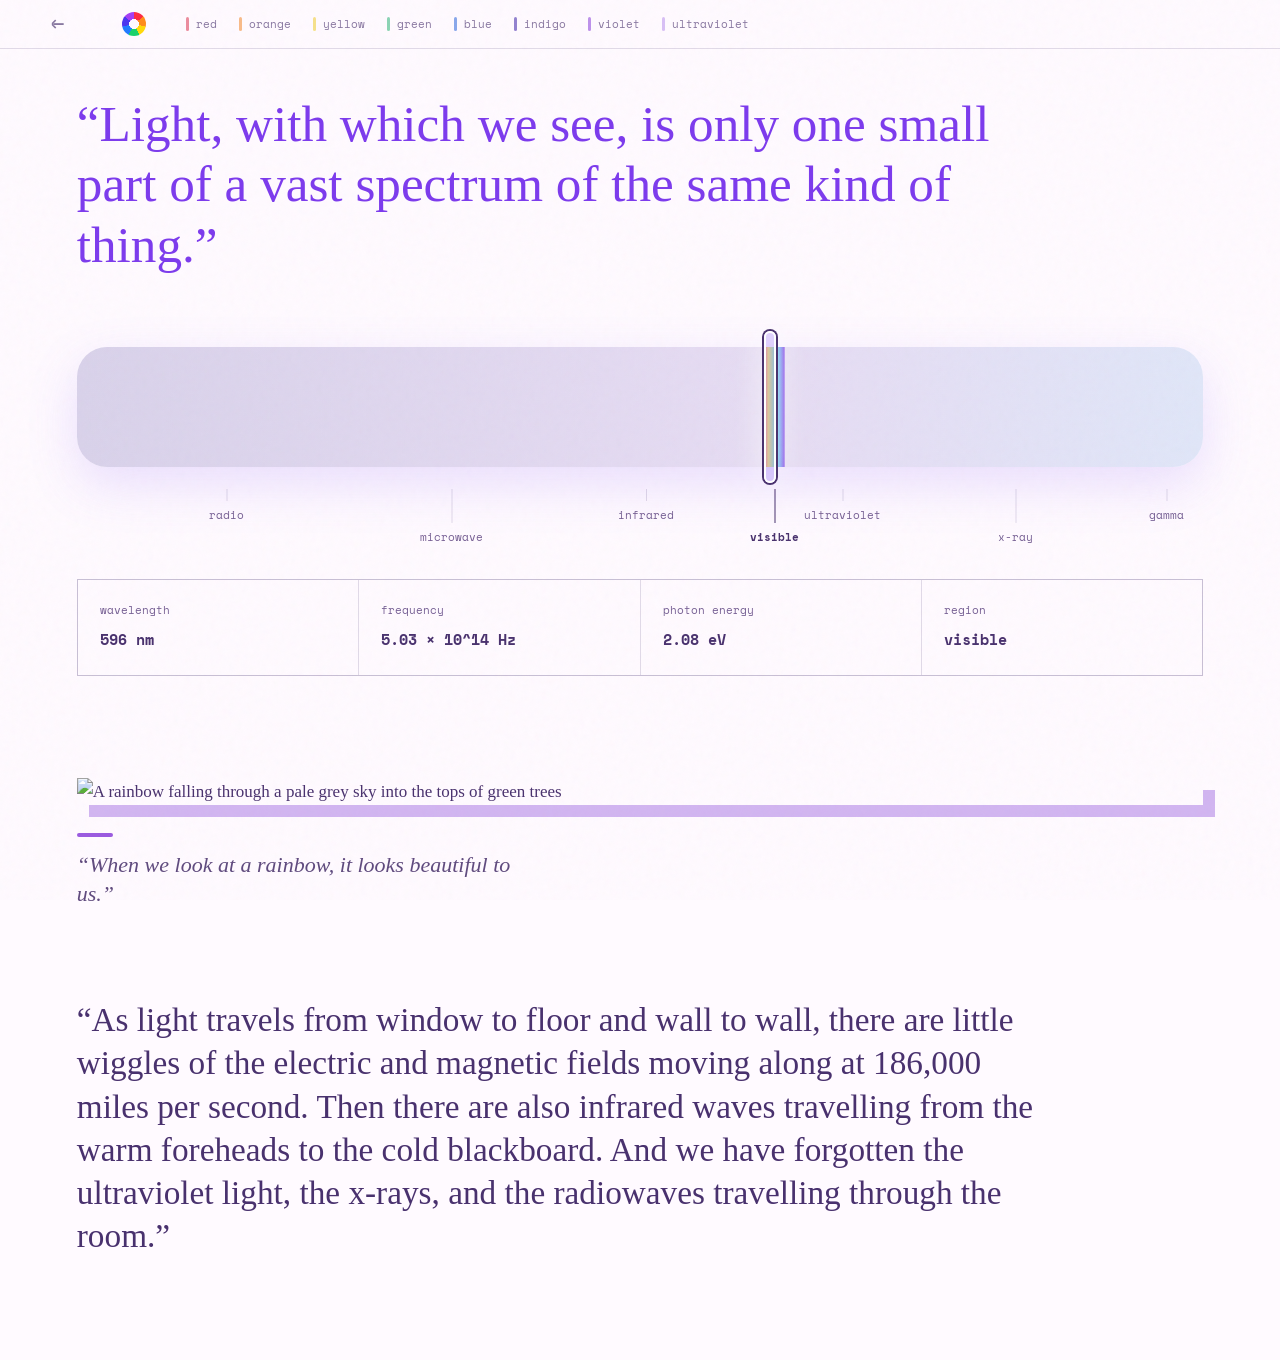
==== radiation.html @ e315fbd8 "html files" ====
<!DOCTYPE html>
<html lang="en">
<head>
<meta charset="utf-8">
<meta name="viewport" content="width=device-width,initial-scale=1">
<title>radiation: ultraviolet lectures</title>
<link rel="stylesheet" href="style.css">
</head>
<body class="radiation">
<div class="grain"></div>
<nav class="strip">
<a class="home" href="index2.html" title="Back to Home">←</a>
<a class="wheel on" href="radiation.html" title="Radiation"></a>
<a href="red.html"><i style="background:#e0526a"></i>red</a>
<a href="orange.html"><i style="background:#f59a4b"></i>orange</a>
<a href="yellow.html"><i style="background:#f2d44e"></i>yellow</a>
<a href="green.html"><i style="background:#4fc08d"></i>green</a>
<a href="blue.html"><i style="background:#4a7be0"></i>blue</a>
<a href="indigo.html"><i style="background:#5a43b8"></i>indigo</a>
<a href="violet.html"><i style="background:#9b5ae0"></i>violet</a>
<a href="ultraviolet.html"><i style="background:#c4a2f0"></i>ultraviolet</a>
</nav>
<main>
<blockquote class="opening-quote">“Light, with which we see, is only one small part of a vast spectrum of the same kind of thing.”</blockquote>

<section class="rail-wrap">
<div class="rail" id="rail">
<div class="marker" id="marker"></div>
</div>
<div class="bands" id="bands">
<span data-r="radio" style="--x:13.3%">radio</span>
<span data-r="microwave" style="--x:33.3%" class="lo">microwave</span>
<span data-r="infrared" style="--x:50.5%">infrared</span>
<span data-r="visible" style="--x:61.9%" class="lo">visible</span>
<span data-r="ultraviolet" style="--x:68%">ultraviolet</span>
<span data-r="x-ray" style="--x:83.3%" class="lo">x-ray</span>
<span data-r="gamma" style="--x:96.7%">gamma</span>
</div>
<div class="read">
<div><span>wavelength</span><strong id="wl"></strong></div>
<div><span>frequency</span><strong id="fr"></strong></div>
<div><span>photon energy</span><strong id="en"></strong></div>
<div><span>region</span><strong id="rg"></strong></div>
</div>
</section>

<section class="spread">
<figure class="note">
<img src="images/rbow.JPG" alt="A rainbow falling through a pale grey sky into the tops of green trees" loading="lazy">
<figcaption>“When we look at a rainbow, it looks beautiful to us.”</figcaption>
</figure>
</section>

<blockquote class="long">“As light travels from window to floor and wall to wall, there are little wiggles of the electric and magnetic fields moving along at 186,000 miles per second. Then there are also infrared waves travelling from the warm foreheads to the cold blackboard. And we have forgotten the ultraviolet light, the x-rays, and the radiowaves travelling through the room.”</blockquote>
</main>
<script>

// slider !!
var rail = document.getElementById('rail');
var marker = document.getElementById('marker');
var labels = document.querySelectorAll('#bands span');

function update(x) {
  // marker position (fractions, 0 to 1)
  var box = rail.getBoundingClientRect();
  var p = Math.min(1, Math.max(0, (x - box.left) / box.width));
  marker.style.left = p * 100 + '%';

  // logarithmic scale: 1000 m to 0.000000000001 m
  var wl = Math.pow(10, 3 - p * 15);                    // wavelength in metres
  var f = 299792458 / wl;                               // frequency in Hz
  var e = 6.62607015e-34 * f / 1.602176634e-19;         // energy in eV

  var val, unit;
  if (wl >= 1)         { val = wl;        unit = 'm'; }
  else if (wl >= 1e-3) { val = wl * 1e3;  unit = 'mm'; }
  else if (wl >= 1e-6) { val = wl * 1e6;  unit = 'µm'; }
  else if (wl >= 1e-9) { val = wl * 1e9;  unit = 'nm'; }
  else                 { val = wl * 1e12; unit = 'pm'; }

  var region;
  if (wl > 1)            region = 'radio';
  else if (wl > 1e-3)    region = 'microwave';
  else if (wl > 7e-7)    region = 'infrared';
  else if (wl >= 3.8e-7) region = 'visible';
  else if (wl >= 1e-8)   region = 'ultraviolet';
  else if (wl >= 1e-11)  region = 'x-ray';
  else                   region = 'gamma';

  document.getElementById('wl').textContent = (val >= 100 ? val.toFixed(0) : val.toPrecision(3)) + ' ' + unit;
  document.getElementById('fr').textContent = f.toExponential(2).replace('e+', ' × 10^') + ' Hz';
  document.getElementById('en').textContent = e < 1000 ? e.toFixed(e < 0.01 ? 5 : 2) + ' eV' : e.toExponential(2) + ' eV';
  document.getElementById('rg').textContent = region;

  // bold label for current region
  labels.forEach(function (l) { l.classList.toggle('on', l.dataset.r === region); });
}

rail.addEventListener('pointerdown', function (e) {
  rail.setPointerCapture(e.pointerId);
  update(e.clientX);
});
rail.addEventListener('pointermove', function (e) {
  if (e.buttons) update(e.clientX);
});

// starting position (visible light)
var start = rail.getBoundingClientRect();
update(start.left + start.width * 0.615);
</script>
</body>
</html>
---- style.css ----
@import url('https://fonts.googleapis.com/css2?family=Bitcount+Single:wght@400&family=Space+Mono:ital,wght@0,400;0,700;1,400&display=swap');

/* base */
:root {
  --ink: #49316e;
  --soft: #765f94;
  --paper: #fffaff;
  --violet: #8d63f6;
  --line: rgba(73, 49, 110, .16);
  --mono: 'Space Mono', monospace;
  --serif: "Century Schoolbook", "New Century Schoolbook", C059, "Century Schoolbook L", Georgia, serif;
  --disp: 'Bitcount Single', monospace;
}
* { box-sizing: border-box; }
html { scroll-behavior: smooth; }
body { margin: 0; background: var(--paper); color: var(--ink); font: 400 17px/1.6 var(--serif); overflow-x: hidden; }
a { color: inherit; text-decoration: none; }
a:focus-visible { outline: 2px solid var(--violet); outline-offset: 3px; }

/* grainy bq */
.grain {
  position: fixed; inset: 0; pointer-events: none; z-index: 50; opacity: .045;
  background-image: url("data:image/svg+xml,%3Csvg viewBox='0 0 180 180' xmlns='http://www.w3.org/2000/svg'%3E%3Cfilter id='n'%3E%3CfeTurbulence type='fractalNoise' baseFrequency='.8' numOctaves='4' stitchTiles='stitch'/%3E%3C/filter%3E%3Crect width='100%25' height='100%25' filter='url(%23n)' opacity='.7'/%3E%3C/svg%3E");
}

/* links */
.pn { display: flex; justify-content: space-between; padding: 3vw 7vw 9vw; font: 24px var(--mono); }
.pn a:hover { text-decoration: underline; }
.pn .right { margin-left: auto; }

/* navbar */
.strip {
  position: sticky; top: 0; z-index: 40;
  display: flex; align-items: center; gap: 8px 22px; overflow-x: auto; white-space: nowrap;
  padding: 12px 4vw; border-bottom: 1px solid var(--line);
  font: 11px var(--mono);
  background: rgba(255, 250, 255, .88); backdrop-filter: blur(16px);
}
.strip a { display: flex; align-items: center; gap: 7px; opacity: .65; }
.strip a:hover, .strip a.on { opacity: 1; }
.strip a.on { text-decoration: underline; text-underline-offset: 4px; }
.strip i { width: 3px; height: 14px; border-radius: 2px; }
.strip .home { padding-right: 18px; font-size: 22px; line-height: 1; }
.strip .wheel {
  flex: none; width: 24px; height: 24px; margin: 0 18px; border-radius: 50%;
  background: radial-gradient(var(--paper) 28%, transparent 30%),
    conic-gradient(#ff2a44 0 14.3%, #ff8c1a 0 28.6%, #ffd90a 0 42.9%, #19d26b 0 57.1%, #1f7bff 0 71.4%, #4a35f0 0 85.7%, #a53df5 0);
}

/* indexes */
.home1, .home2 {
  position: relative; min-height: 100vh;
  background: radial-gradient(circle at 85% 10%, #f2dfff, transparent 38%),
              radial-gradient(circle at 6% 80%, #dcefff, transparent 40%),
              var(--paper);
}
.home-main { position: relative; z-index: 1; min-height: 100vh; display: flex; flex-direction: column; justify-content: flex-end; }
.home-pn { width: 100%; margin-top: auto; padding-top: 3vw; font-size: 34px; }
.qbig blockquote { margin: 0 0 22px; }
.qbig .meta { font: 12px/1.6 var(--mono); letter-spacing: .02em; color: var(--soft); }

/* index */
.home1 .field { flex: 1; display: flex; align-items: center; justify-content: center; padding: 3vw 5vw; }
.home1 .qbig { --fs: clamp(34px, min(6.4vw, 9.4vmin), 96px); width: calc(var(--fs) * 8.5); max-width: 100%; }
.home1 blockquote { font: 400 var(--fs)/1.12 var(--disp); color: #4d2f7a; }
.home1 .meta { margin-top: 28px; }

/* index2 */
.home2 .field { display: grid; grid-template-columns: repeat(12, 1fr); gap: 6vw 2vw; padding: 8vw 6vw 10vw; }
.home2 blockquote { margin: 0; font: 400 clamp(24px, 3.2vw, 44px)/1.25 var(--serif); color: #7c3aed; }
.home2 .qbig:nth-of-type(1) { grid-column: 1 / 10; }
.home2 .qbig:nth-of-type(2) { grid-column: 5 / -1; }
.home2 .qbig:nth-of-type(3) { grid-column: 2 / 12; }
.home2 .qbig:nth-of-type(4) { grid-column: 4 / -1; }
.home2 .qbig:nth-of-type(1) blockquote { font: italic clamp(32px, 5.2vw, 76px)/1.08 var(--mono); letter-spacing: -.04em; color: #8d63f6; }
.home2 .qbig:nth-of-type(2) blockquote { font-size: clamp(36px, 6vw, 88px); line-height: 1.08; letter-spacing: -.02em; color: #a855f7; }
.home2 .qbig:nth-of-type(3) blockquote { font: 400 clamp(17px, 2.1vw, 28px)/1.55 var(--mono); color: #6d28d9; }
.home2 .qbig:nth-of-type(4) blockquote { color: #9333ea; }

/* slider!! */
.rail-wrap { padding: 3vw 7vw; }
.radiation .rail-wrap { padding: 4vw 6vw 2vw; }
.rail {
  position: relative; height: 120px; margin-top: 14px; border-radius: 30px;
  cursor: ew-resize; touch-action: none;
  background: linear-gradient(90deg, #d9d2ea, #e6dcf3 60.9%, #ff7d9a 61%, #f5e77b 61.4%, #6dd9f1 62.2%, #8b55e9 62.8%, #e6dcf3 62.9%, #e0e6f8);
  box-shadow: 0 18px 50px rgba(141, 99, 246, .18);
}
.marker {
  position: absolute; top: -16px; left: 61.5%; width: 12px; height: 152px; transform: translateX(-50%);
  border: 2px solid #fff; border-radius: 8px; background: rgba(141, 99, 246, .25);
  box-shadow: 0 0 0 2px var(--ink), 0 0 30px #fff;
}

/* labels */
.bands { position: relative; height: 62px; margin-top: 22px; font: 11px var(--mono); }
.bands span { position: absolute; top: 0; left: var(--x); transform: translateX(-50%); padding-top: 18px; color: var(--soft); transition: color .2s; }
.bands span::before { content: ""; position: absolute; top: 0; left: 50%; width: 1px; height: 12px; background: var(--line); }
.bands .lo { padding-top: 40px; }
.bands .lo::before { height: 34px; }
.bands .on { color: var(--ink); font-weight: 700; }
.bands .on::before { background: var(--ink); }

.read { display: grid; grid-template-columns: repeat(4, 1fr); gap: 1px; margin-top: 40px; background: var(--line); border: 1px solid var(--line); }
.radiation .read { margin-top: 28px; }
.read.three { grid-template-columns: repeat(3, 1fr); }
.read div { background: var(--paper); padding: 22px; }
.read span { display: block; margin-bottom: 8px; font: 11px var(--mono); color: var(--soft); }
.read strong { font: 700 15px var(--mono); }

.radiation .opening-quote { margin: 3vw 6vw 0; font-size: clamp(26px, 4vw, 56px); line-height: 1.18; }
.spread { --c: #9b5ae0; padding: 6vw 6vw 7vw; }
.long { max-width: 980px; margin: 0 6vw 8vw; font: clamp(22px, 2.6vw, 36px)/1.3 var(--serif); }

/* colors */
body.band { background: color-mix(in srgb, var(--c) 16%, var(--paper)); }
.opening-quote { margin: 3vw 5vw 0; padding: .5vw 0; max-width: 1000px; font: clamp(24px, 3.4vw, 48px)/1.2 var(--serif); color: #7c3aed; }
.swatch { height: 30px; border-radius: 30px; background: var(--c); }

.notes { padding: 5vw 5vw 10vw; }
.note { margin: 0; }
.note img { display: block; width: 100%; height: auto; }
.notes figure:nth-of-type(odd) img, .spread img { box-shadow: 12px 12px 0 color-mix(in srgb, var(--c) 45%, #fff); }
.notes figure:nth-of-type(even) img { box-shadow: 12px 12px 0 color-mix(in srgb, var(--c) 75%, #fff); }
.note figcaption { margin-top: 28px; max-width: 460px; font: italic 22px/1.3 var(--serif); color: #5f4a7e; }
.note figcaption::before { content: ""; display: block; width: 36px; height: 4px; margin-bottom: 14px; border-radius: 4px; background: var(--c); }

/* uv quote */
.pull { padding: 2vw 0; font: italic clamp(26px, 3.4vw, 46px)/1.2 var(--serif); color: #67458e; }

/* desktop view */
@media (min-width: 761px) {
  .notes { display: grid; grid-template-columns: repeat(12, 1fr); gap: 11vw 2vw; align-items: start; }
  .notes figure:nth-of-type(1) { grid-column: 1 / 7; }
  .notes figure:nth-of-type(2) { grid-column: 8 / 13; margin-top: 10vw; }
  .notes figure:nth-of-type(3) { grid-column: 3 / 9; }
  .notes figure:nth-of-type(4) { grid-column: 7 / 12; }
  .notes figure:nth-of-type(5) { grid-column: 1 / 6; }
  .notes figure:nth-of-type(6) { grid-column: 7 / 13; margin-top: 8vw; }
  .notes figure:nth-of-type(7) { grid-column: 2 / 8; }
  .pull { grid-column: 4 / 12; }
}

/* mobile view */
@media (max-width: 760px) {
  .read, .read.three { grid-template-columns: 1fr; }
  .notes .note { margin-bottom: 16vw; }
  .home2 .field { display: block; }
  .home2 .qbig { margin-bottom: 12vw; }
  .bands span { font-size: 10px; }
}

@media (prefers-reduced-motion: reduce) {
  html { scroll-behavior: auto; }
}
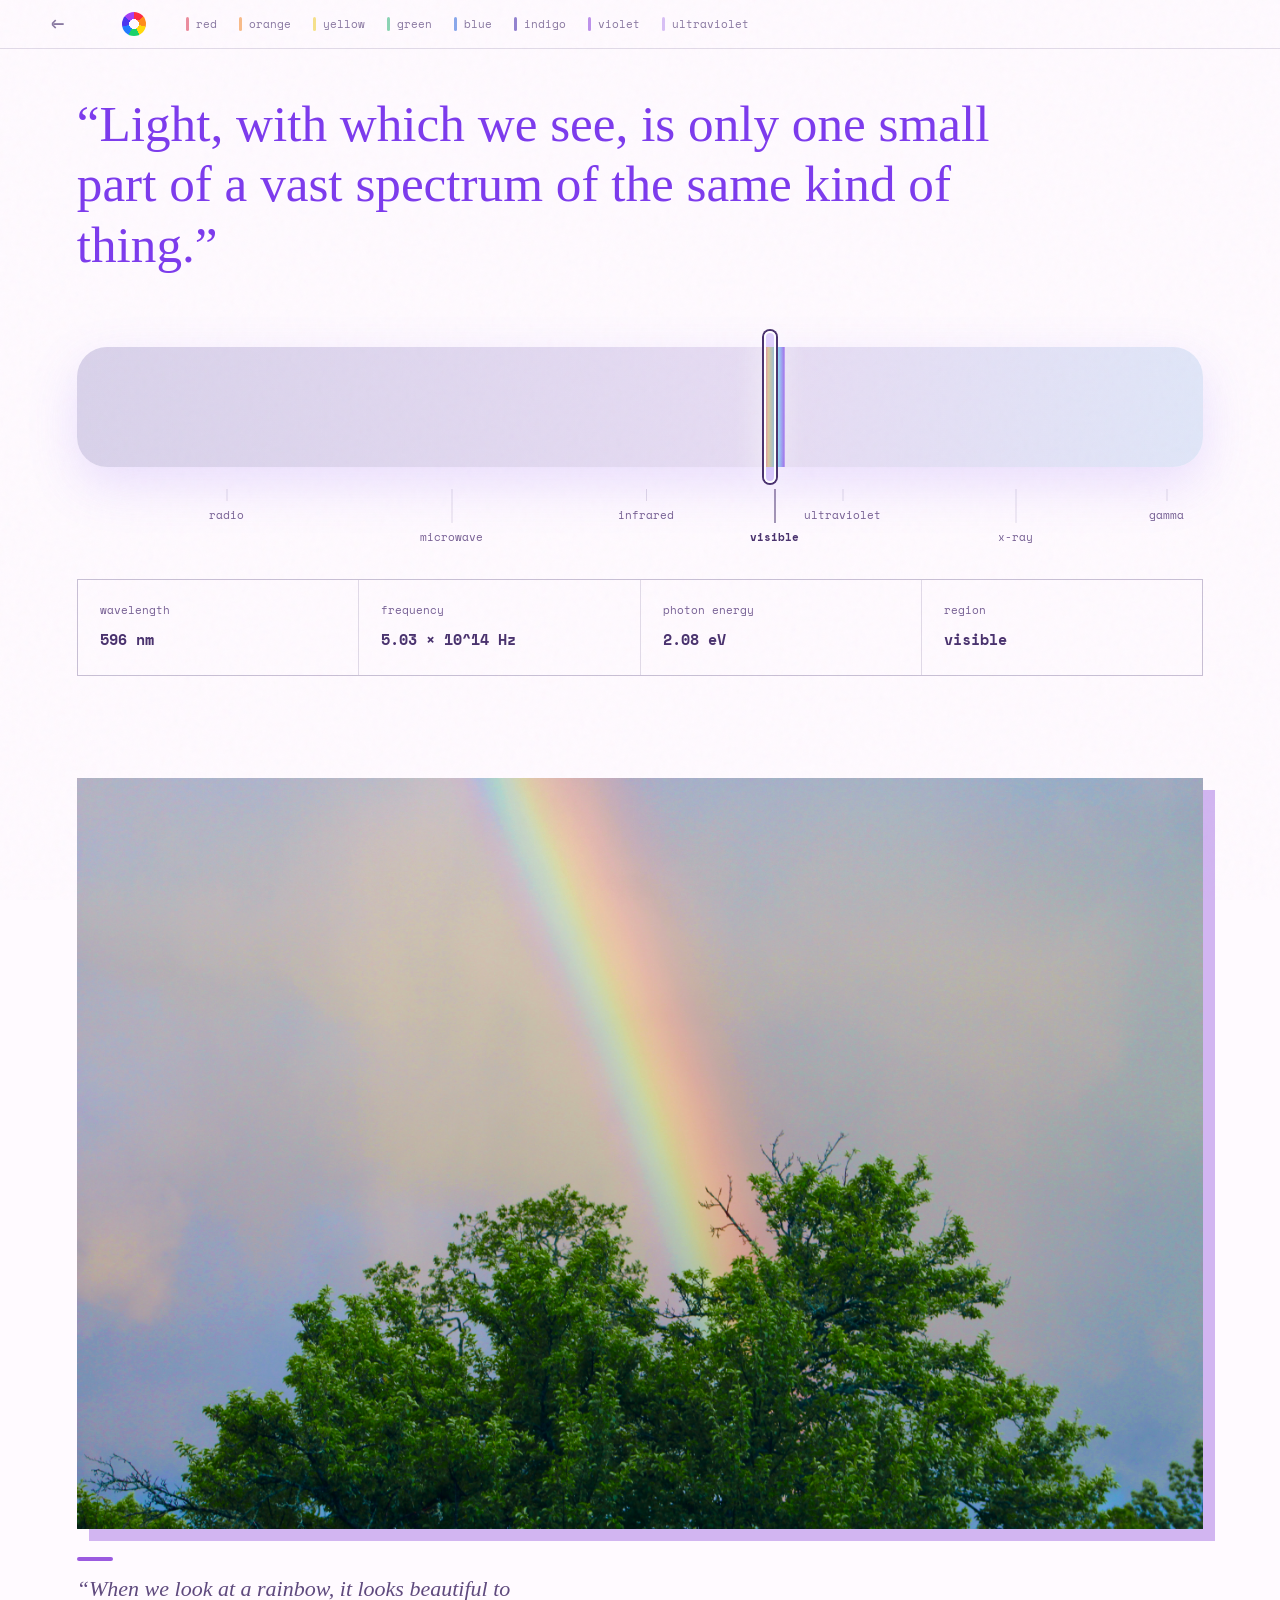
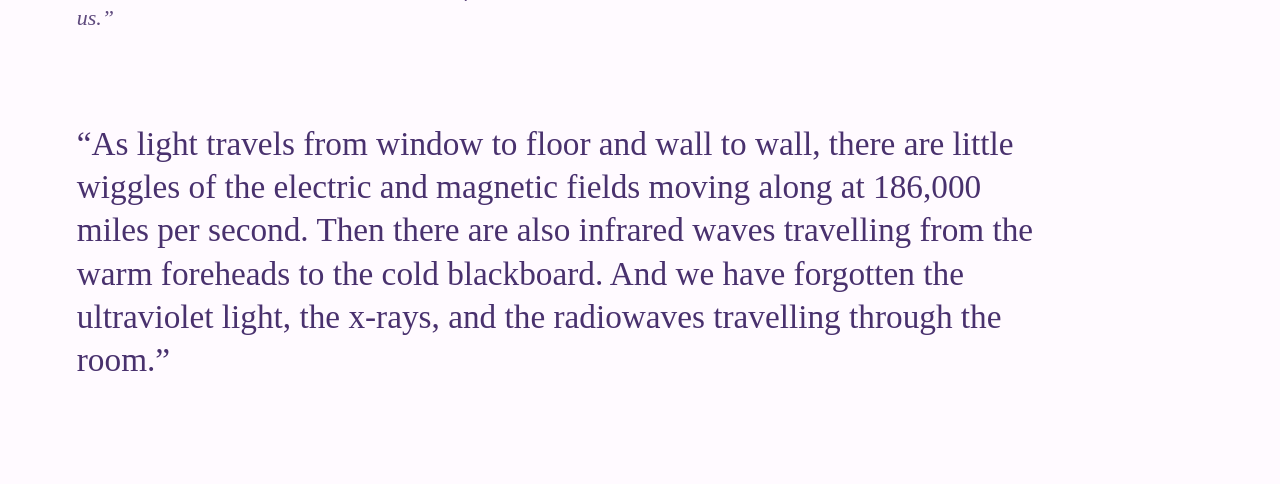
==== commit 46dabeb4: "Update radiation.html" ====
--- a/radiation.html
+++ b/radiation.html
@@ -46,7 +46,7 @@
 
 <section class="spread">
 <figure class="note">
-<img src="images/rbow.JPG" alt="A rainbow falling through a pale grey sky into the tops of green trees" loading="lazy">
+<img src="images/rbow.JPG" alt="rainbow" loading="lazy">
 <figcaption>“When we look at a rainbow, it looks beautiful to us.”</figcaption>
 </figure>
 </section>
